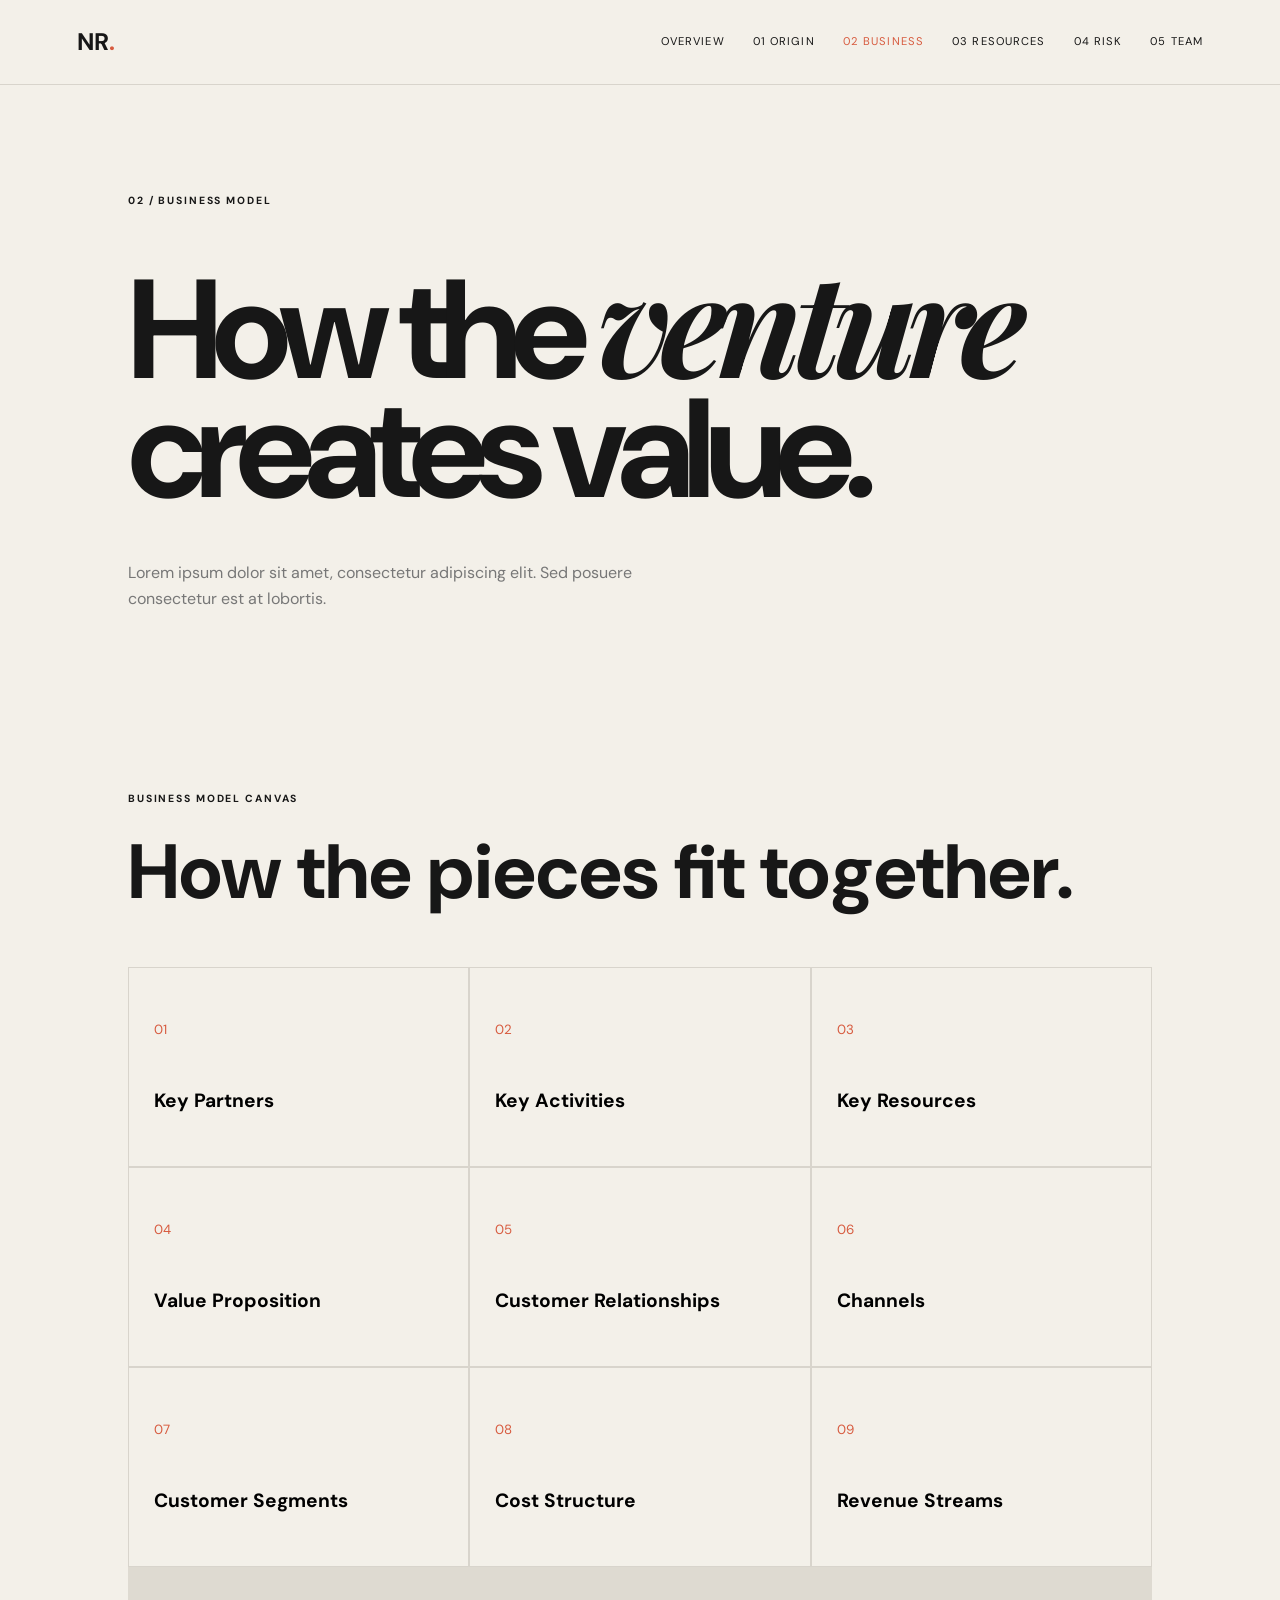
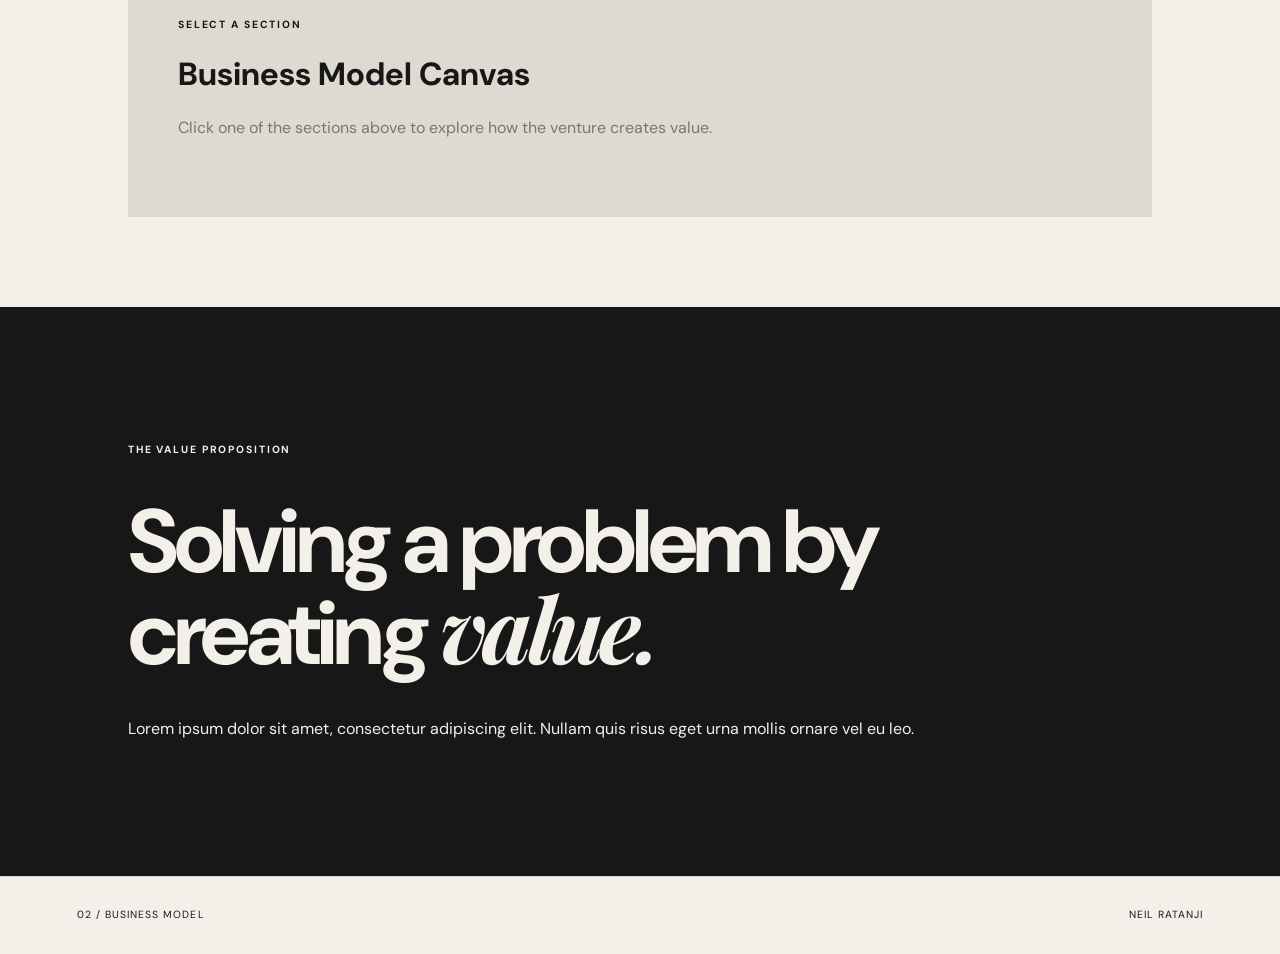
==== business.html @ 363fac63 "yes" ====
<!DOCTYPE html>
<html lang="en">

<head>

<meta charset="UTF-8">

<meta name="viewport"
content="width=device-width, initial-scale=1.0">

<title>02 — Business Model</title>

<link rel="stylesheet" href="style.css">

</head>


<body>

<header>

<nav class="navbar">

<a href="index.html" class="logo">
NR<span>.</span>
</a>

<button class="menu-button" id="menuButton">
☰
</button>

<div class="nav-links" id="navLinks">

<a href="index.html">Overview</a>
<a href="origin.html">01 Origin</a>
<a href="business.html" class="active">02 Business</a>
<a href="resources.html">03 Resources</a>
<a href="risk.html">04 Risk</a>
<a href="team.html">05 Team</a>

</div>

</nav>

</header>


<main>


<section class="page-hero">

<p class="section-label">
02 / BUSINESS MODEL
</p>

<h1>
How the
<em>venture</em>
creates value.
</h1>

<p>
Lorem ipsum dolor sit amet, consectetur adipiscing elit.
Sed posuere consectetur est at lobortis.
</p>

</section>


<section class="business-model">

<p class="section-label">
BUSINESS MODEL CANVAS
</p>

<h2>
How the pieces
fit together.
</h2>


<div class="canvas">

<button class="canvas-card"
data-info="partners">

<span>01</span>
<h3>Key Partners</h3>

</button>


<button class="canvas-card"
data-info="activities">

<span>02</span>
<h3>Key Activities</h3>

</button>


<button class="canvas-card"
data-info="resources">

<span>03</span>
<h3>Key Resources</h3>

</button>


<button class="canvas-card value"
data-info="value">

<span>04</span>
<h3>Value Proposition</h3>

</button>


<button class="canvas-card"
data-info="relationships">

<span>05</span>
<h3>Customer Relationships</h3>

</button>


<button class="canvas-card"
data-info="channels">

<span>06</span>
<h3>Channels</h3>

</button>


<button class="canvas-card"
data-info="customers">

<span>07</span>
<h3>Customer Segments</h3>

</button>


<button class="canvas-card"
data-info="costs">

<span>08</span>
<h3>Cost Structure</h3>

</button>


<button class="canvas-card"
data-info="revenue">

<span>09</span>
<h3>Revenue Streams</h3>

</button>

</div>


<div class="canvas-info">

<p class="section-label">
SELECT A SECTION
</p>

<h3 id="canvasTitle">
Business Model Canvas
</h3>

<p id="canvasText">
Click one of the sections above to explore how
the venture creates value.
</p>

</div>

</section>


<section class="dark-section">

<p class="section-label">
THE VALUE PROPOSITION
</p>

<h2>
Solving a problem by
creating <em>value.</em>
</h2>

<p>
Lorem ipsum dolor sit amet, consectetur adipiscing elit.
Nullam quis risus eget urna mollis ornare vel eu leo.
</p>

</section>


</main>


<footer>

<span>02 / BUSINESS MODEL</span>

<span>NEIL RATANJI</span>

</footer>


<script src="script.js"></script>

</body>

</html>
---- style.css ----
@import url('https://fonts.googleapis.com/css2?family=DM+Sans:wght@400;500;700&family=Playfair+Display:ital,wght@0,500;1,500&display=swap');


* {
    box-sizing: border-box;
    margin: 0;
    padding: 0;
}


:root {

    --cream: #f3f0e9;

    --black: #171717;

    --gray: #777;

    --line: #d8d4cc;

    --orange: #d75b3f;

}


body {

    background: var(--cream);

    color: var(--black);

    font-family: "DM Sans", sans-serif;

    line-height: 1.6;

}


a {

    text-decoration: none;

    color: inherit;

}


button {

    font-family: inherit;

}


/* NAV */

.navbar {

    height: 85px;

    padding: 0 6vw;

    border-bottom: 1px solid var(--line);

    display: flex;

    justify-content: space-between;

    align-items: center;

}


.logo {

    font-size: 1.5rem;

    font-weight: 700;

}


.logo span {

    color: var(--orange);

}


.nav-links {

    display: flex;

    gap: 28px;

}


.nav-links a {

    font-size: .7rem;

    text-transform: uppercase;

    letter-spacing: .1em;

    transition: .3s;

}


.nav-links a:hover,
.nav-links .active {

    color: var(--orange);

}


.menu-button {

    display: none;

    background: none;

    border: none;

    font-size: 1.5rem;

}


/* HERO */

.hero {

    min-height: 90vh;

    padding: 10vh 10vw;

    display: flex;

    flex-direction: column;

    justify-content: center;

}


.hero-label,
.section-label {

    font-size: .65rem;

    text-transform: uppercase;

    letter-spacing: .18em;

    font-weight: 700;

}


.hero h1 {

    font-size: clamp(5rem, 14vw, 13rem);

    line-height: .78;

    letter-spacing: -.08em;

    margin: 50px 0;

}


.hero h1 em {

    font-family: "Playfair Display", serif;

    font-weight: 500;

}


.hero-intro {

    max-width: 500px;

    color: var(--gray);

    margin-bottom: 35px;

}


/* BUTTON */

.button {

    width: fit-content;

    border: 1px solid var(--black);

    padding: 14px 24px;

    font-size: .7rem;

    text-transform: uppercase;

    letter-spacing: .12em;

    transition: .3s;

}


.button:hover {

    background: var(--black);

    color: var(--cream);

}


/* INTRO */

.intro {

    border-top: 1px solid var(--line);

    padding: 12vh 10vw;

    display: grid;

    grid-template-columns: 20% 1fr;

    gap: 5vw;

}


.intro h2 {

    max-width: 900px;

    font-size: clamp(3rem, 6vw, 6rem);

    line-height: .95;

    letter-spacing: -.05em;

    margin-bottom: 40px;

}


.intro h2 em {

    font-family: "Playfair Display", serif;

}


.intro p {

    max-width: 600px;

    color: var(--gray);

}


/* CASE STUDIES */

.case-studies {

    padding: 10vh 10vw;

}


.case-grid {

    margin-top: 60px;

    display: grid;

    grid-template-columns: repeat(3, 1fr);

}


.case-card {

    min-height: 300px;

    border: 1px solid var(--line);

    padding: 30px;

    position: relative;

    transition: .3s;

}


.case-card:hover {

    background: var(--black);

    color: var(--cream);

    transform: translateY(-6px);

}


.case-card span {

    color: var(--orange);

    font-size: .7rem;

}


.case-card h3 {

    font-size: 1.7rem;

    margin-top: 70px;

}


.case-card p {

    color: var(--gray);

}


.case-card strong {

    position: absolute;

    right: 30px;

    bottom: 30px;

}


/* DARK */

.dark-section {

    background: var(--black);

    color: var(--cream);

    padding: 15vh 10vw;

}


.dark-section h2 {

    max-width: 1000px;

    font-size: clamp(3rem, 7vw, 7rem);

    line-height: .95;

    letter-spacing: -.05em;

    margin: 40px 0;

}


.dark-section h2 em {

    font-family: "Playfair Display", serif;

}


/* PAGE HERO */

.page-hero {

    padding: 12vh 10vw 10vh;

}


.page-hero h1 {

    font-size: clamp(4rem, 11vw, 11rem);

    line-height: .85;

    letter-spacing: -.07em;

    margin: 50px 0;

}


.page-hero h1 em {

    font-family: "Playfair Display", serif;

}


.page-hero > p:last-child {

    max-width: 550px;

    color: var(--gray);

}


/* ORIGIN */

.origin-intro {

    padding: 10vh 10vw;

    border-top: 1px solid var(--line);

    display: grid;

    grid-template-columns: 20% 1fr;

}


.origin-intro h2 {

    font-size: clamp(3rem, 6vw, 6rem);

    line-height: .95;

    max-width: 900px;

    margin-bottom: 35px;

}


.origin-intro h2 em {

    margin-top: 0 px;

    font-family: "Playfair Display", serif;

}


.origin-intro p {

    max-width: 600px;

    color: var(--gray);

}


/* TIMELINE */

.timeline-section {

    padding: 12vh 10vw;

}


.timeline-section h2 {

    font-size: clamp(3rem, 6vw, 6rem);

    line-height: .9;

    margin: 30px 0 70px;

}


.timeline {

    display: grid;

    grid-template-columns: repeat(4, 1fr);

    border-top: 1px solid var(--black);

}


.timeline-button {

    padding: 30px;

    background: none;

    border: none;

    border-right: 1px solid var(--line);

    text-align: left;

    cursor: pointer;

    font-size: .8rem;

    letter-spacing: .1em;

}


.timeline-button span {

    display: block;

    color: var(--orange);

    margin-bottom: 20px;

}


.timeline-button.active {

    background: var(--black);

    color: var(--cream);

}


.timeline-content {

    margin-top: 50px;

}


.timeline-panel {

    display: none;

}


.timeline-panel.active {

    display: block;

}


.timeline-panel span {

    color: var(--orange);

}


.timeline-panel h3 {

    font-size: 2rem;

    margin: 15px 0;

}


.timeline-panel p {

    max-width: 600px;

    color: var(--gray);

}


/* QUOTE */

.quote-section {

    padding: 15vh 10vw;

    text-align: center;

    background: var(--orange);

    color: white;

}


.quote-mark {

    font-family: "Playfair Display", serif;

    font-size: 6rem;

    margin-top: 0px;
    
    margin-bottom: 0px;

}


.quote-section h2 {

    font-family: "Playfair Display", serif;

    font-size: clamp(2.5rem, 6vw, 6rem);

    line-height: 1;

}


/* BUSINESS */

.business-model {

    padding: 10vh 10vw;

}


.business-model h2 {

    font-size: clamp(3rem, 6vw, 6rem);

    line-height: .9;

    margin: 30px 0 60px;

}


.canvas {

    display: grid;

    grid-template-columns: repeat(3, 1fr);

}


.canvas-card {

    min-height: 200px;

    background: transparent;

    border: 1px solid var(--line);

    padding: 25px;

    text-align: left;

    cursor: pointer;

    transition: .3s;

}


.canvas-card:hover,
.canvas-card.selected {

    background: var(--black);

    color: var(--cream);

}


.canvas-card span {

    color: var(--orange);

}


.canvas-card h3 {

    margin-top: 50px;

    font-size: 1.2rem;

}


.canvas-info {

    padding: 50px;

    background: #dedad1;

    min-height: 250px;

}


.canvas-info h3 {

    font-size: 2rem;

    margin: 15px 0;

}


.canvas-info p:last-child {

    max-width: 600px;

    color: var(--gray);

}


/* RESOURCES */

.resource-grid {

    padding: 10vh 10vw;

    display: grid;

    grid-template-columns: 1fr 1fr;

}


.resource-card {

    min-height: 350px;

    padding: 40px;

    border: 1px solid var(--line);

}


.resource-card span {

    color: var(--orange);

}


.resource-card h2 {

    font-size: 3rem;

    line-height: .9;

    margin: 70px 0 20px;

}


.resource-card p {

    color: var(--gray);

}


.tradeoff-section {

    padding: 12vh 10vw;

    background: var(--black);

    color: var(--cream);

}


.tradeoff-section h2 {

    font-size: clamp(3rem, 6vw, 6rem);

    line-height: .9;

    margin: 30px 0 80px;

}


.tradeoff-section em {

    font-family: "Playfair Display", serif;

}


.tradeoff {

    display: grid;

    grid-template-columns: 1fr 100px 1fr;

    align-items: center;

}


.tradeoff span {

    color: var(--orange);

    font-size: .7rem;

    letter-spacing: .15em;

}


.tradeoff ul {

    list-style: none;

    margin-top: 20px;

}


.tradeoff li {

    padding: 12px 0;

    border-bottom: 1px solid #444;

}


.tradeoff-arrow {

    text-align: center;

    font-size: 2rem;

}


.funding-section {

    padding: 12vh 10vw;

}


.funding-section h2 {

    font-size: clamp(3rem, 6vw, 6rem);

    line-height: .9;

    margin: 30px 0 70px;

}


.funding-line {

    display: grid;

    grid-template-columns: repeat(4, 1fr);

    border-top: 1px solid var(--black);

}


.funding-line > div {

    padding: 30px;

    border-right: 1px solid var(--line);

}


.funding-line strong {

    color: var(--orange);

}


/* RISK */

.experiment-section {

    padding: 10vh 10vw;

}


.experiment-section h2 {

    font-size: clamp(3rem, 6vw, 6rem);

    line-height: .9;

    margin: 30px 0 70px;

}


.experiment-flow {

    display: grid;

    grid-template-columns: repeat(4, 1fr);

}


.experiment-button {

    padding: 30px;

    background: none;

    border: 1px solid var(--line);

    text-align: left;

    cursor: pointer;

}


.experiment-button span {

    display: block;

    color: var(--orange);

    margin-bottom: 20px;

}


.experiment-button.active {

    background: var(--black);

    color: var(--cream);

}


.experiment-content {

    padding: 50px;

    background: #dedad1;

}


.experiment-panel {

    display: none;

}


.experiment-panel.active {

    display: block;

}


.experiment-panel h3 {

    font-size: 2rem;

    margin-bottom: 15px;

}


.experiment-panel p {

    max-width: 600px;

    color: var(--gray);

}


/* CHALLENGES */

.challenge-section {

    padding: 12vh 10vw;

}


.challenge-section h2 {

    font-size: clamp(3rem, 6vw, 6rem);

    line-height: .9;

    margin: 30px 0 70px;

}


.challenge-section em {

    font-family: "Playfair Display", serif;

}


.accordion {

    border-top: 1px solid var(--black);

}


.accordion-item {

    border-bottom: 1px solid var(--black);

}


.accordion-button {

    width: 100%;

    padding: 30px 0;

    background: none;

    border: none;

    display: grid;

    grid-template-columns: 10% 1fr 30px;

    text-align: left;

    cursor: pointer;

    font-size: 1.3rem;

}


.accordion-button span {

    color: var(--orange);

}


.accordion-content {

    max-height: 0;

    overflow: hidden;

    transition: .4s;

}


.accordion-content p {

    max-width: 600px;

    color: var(--gray);

    padding-bottom: 30px;

}


.accordion-item.open .accordion-content {

    max-height: 200px;

}


/* TEAM */

.team-section {

    padding: 10vh 10vw;

}


.team-section h2 {

    font-size: clamp(3rem, 6vw, 6rem);

    line-height: .9;

    margin: 30px 0 70px;

}


.team-grid {

    display: grid;

    grid-template-columns: repeat(3, 1fr);

}


.person-card {

    min-height: 400px;

    border: 1px solid var(--line);

    padding: 30px;

}


.person-number {

    color: var(--orange);

}


.person-card h3 {

    font-size: 2.5rem;

    margin-top: 100px;

}


.person-card p {

    color: var(--gray);

}


.person-button {

    margin-top: 40px;

    padding: 10px 0;

    border: none;

    background: none;

    border-bottom: 1px solid var(--black);

    cursor: pointer;

}


/* ALIGNMENT */

.alignment-section {

    padding: 12vh 10vw;

    background: var(--black);

    color: var(--cream);

}


.alignment-section h2 {

    font-size: clamp(3rem, 6vw, 6rem);

    line-height: .9;

    margin: 30px 0 70px;

}


.alignment-section em {

    font-family: "Playfair Display", serif;

}


.alignment-grid {

    display: grid;

    grid-template-columns: 1fr 1fr;

}


.alignment-grid > div {

    padding: 40px;

    border: 1px solid #444;

}


.alignment-grid span {

    color: var(--orange);

    font-size: .7rem;

    letter-spacing: .15em;

}


.alignment-grid p {

    color: #aaa;

    margin-top: 20px;

}


/* CURRENT */

.current-section {

    padding: 12vh 10vw;

}


.current-section h2 {

    font-size: clamp(3rem, 6vw, 6rem);

    line-height: .9;

    margin: 30px 0 70px;

}


.current-grid {

    display: grid;

    grid-template-columns: 1fr 1fr;

}


.current-grid > div {

    padding: 40px;

    border: 1px solid var(--line);

}


.current-grid span {

    font-size: .65rem;

    color: var(--orange);

    letter-spacing: .15em;

}


.current-grid h3 {

    font-size: 2rem;

    margin: 30px 0 15px;

}


.current-grid p {

    color: var(--gray);

}


/* FINAL */

.final-section {

    padding: 15vh 10vw;

    background: var(--orange);

    color: white;

}


.final-section h2 {

    max-width: 1000px;

    font-size: clamp(3rem, 7vw, 7rem);

    line-height: .9;

    margin: 40px 0;

}


.final-section em {

    font-family: "Playfair Display", serif;

}


/* FOOTER */

footer {

    padding: 30px 6vw;

    border-top: 1px solid var(--line);

    display: flex;

    justify-content: space-between;

    font-size: .65rem;

    letter-spacing: .1em;

}


/* MOBILE */

@media(max-width:800px) {

    .navbar {

        height: 70px;

    }


    .menu-button {

        display: block;

    }


    .nav-links {

        display: none;

        position: absolute;

        top: 70px;

        left: 0;

        width: 100%;

        background: var(--cream);

        padding: 30px;

        flex-direction: column;

        z-index: 20;

    }


    .nav-links.show {

        display: flex;

    }


    .hero {

        padding: 10vh 7vw;

    }


    .hero h1 {

        font-size: 24vw;

    }


    .page-hero {

        padding: 10vh 7vw;

    }


    .page-hero h1 {

        font-size: 19vw;

    }


    .intro,
    .origin-intro {

        grid-template-columns: 1fr;

        padding: 8vh 7vw;

    }


    .case-grid,
    .canvas,
    .resource-grid,
    .team-grid,
    .current-grid {

        grid-template-columns: 1fr;

    }


    .timeline,
    .experiment-flow,
    .funding-line {

        grid-template-columns: 1fr;

    }


    .tradeoff {

        grid-template-columns: 1fr;

        gap: 40px;

    }


    .tradeoff-arrow {

        transform: rotate(90deg);

    }


    .alignment-grid {

        grid-template-columns: 1fr;

    }


    footer {

        flex-direction: column;

        gap: 10px;

    }

}
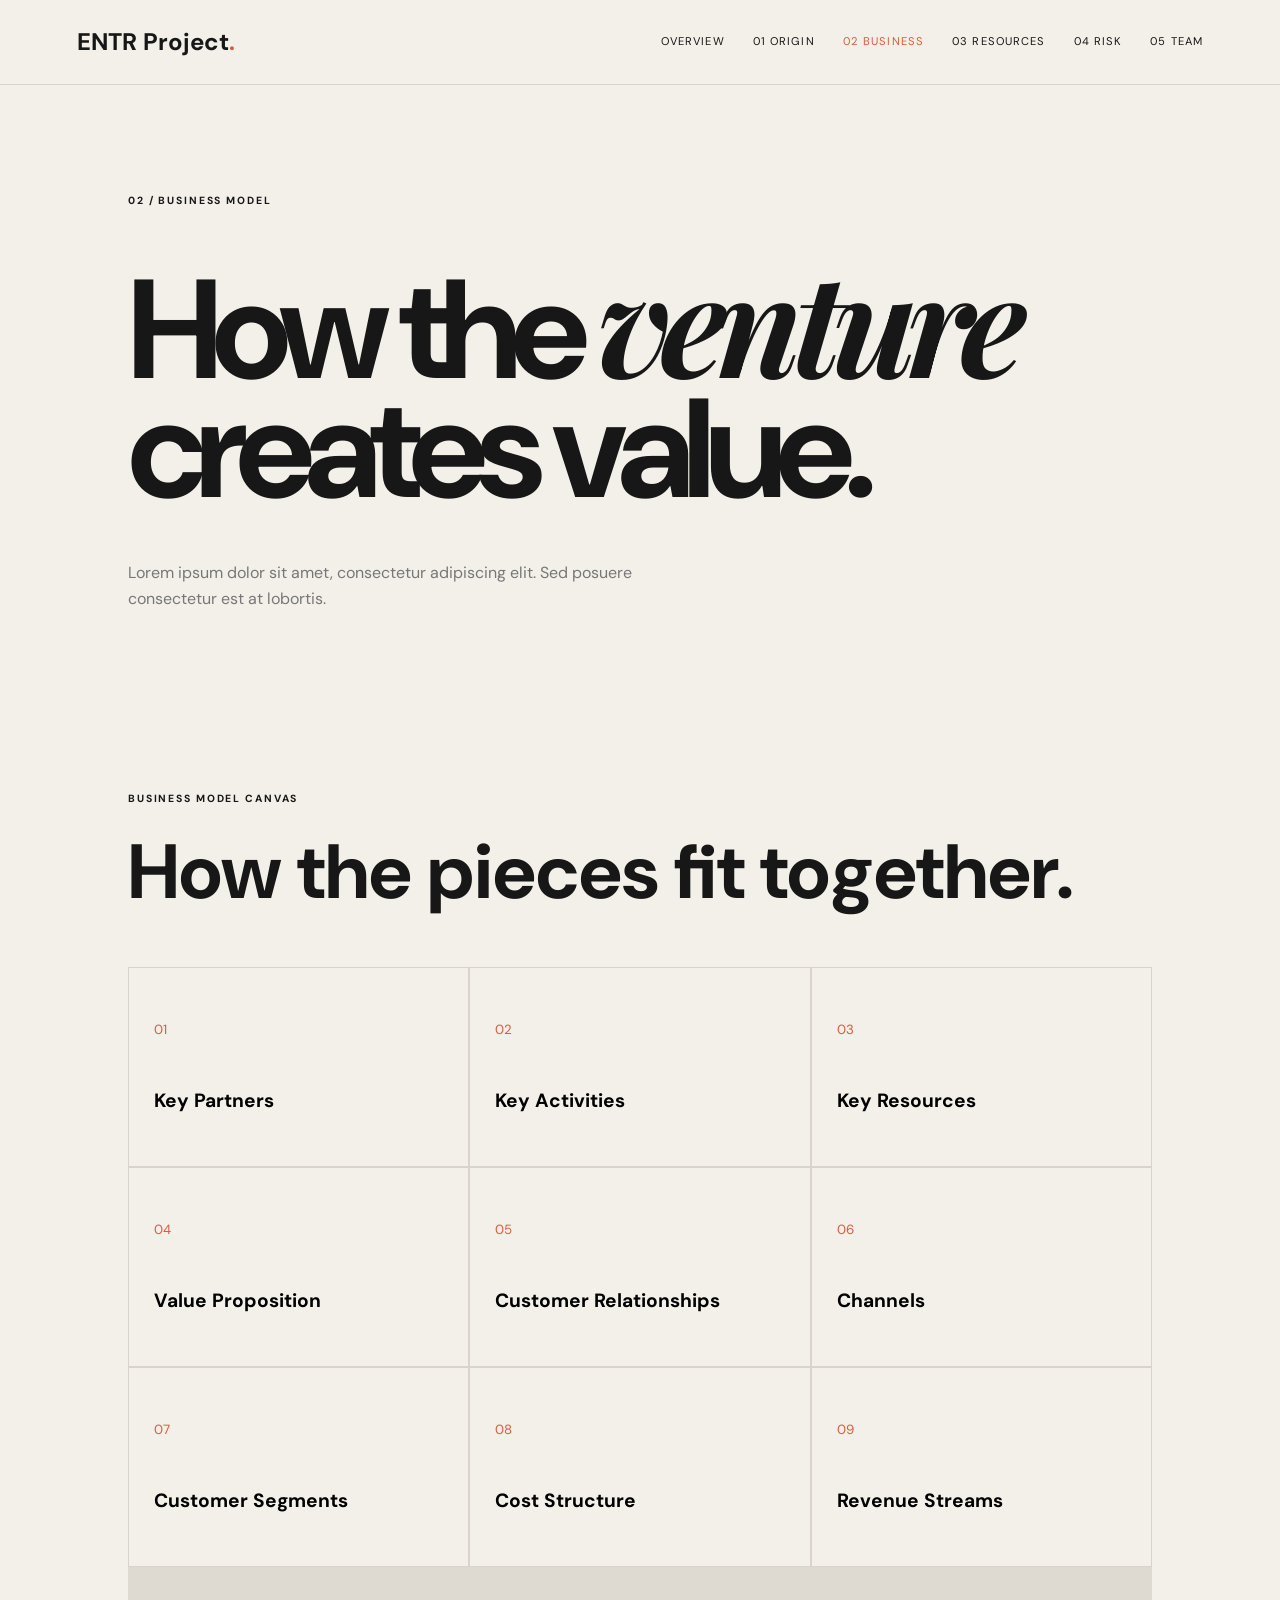
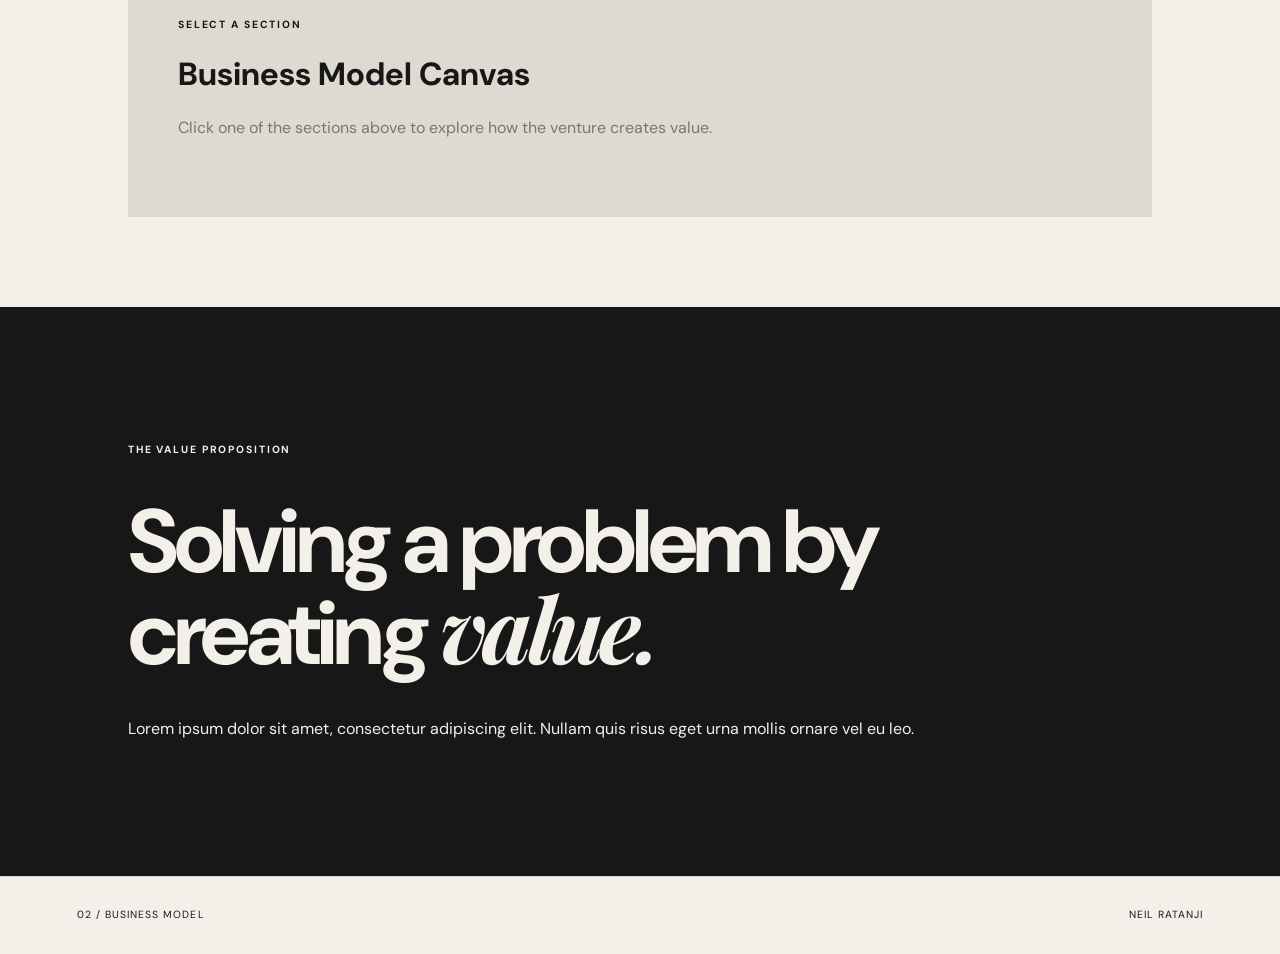
==== commit 887dd8bf: "yes" ====
--- a/business.html
+++ b/business.html
@@ -22,7 +22,7 @@
 <nav class="navbar">
 
 <a href="index.html" class="logo">
-NR<span>.</span>
+ENTR Project<span>.</span>
 </a>
 
 <button class="menu-button" id="menuButton">
